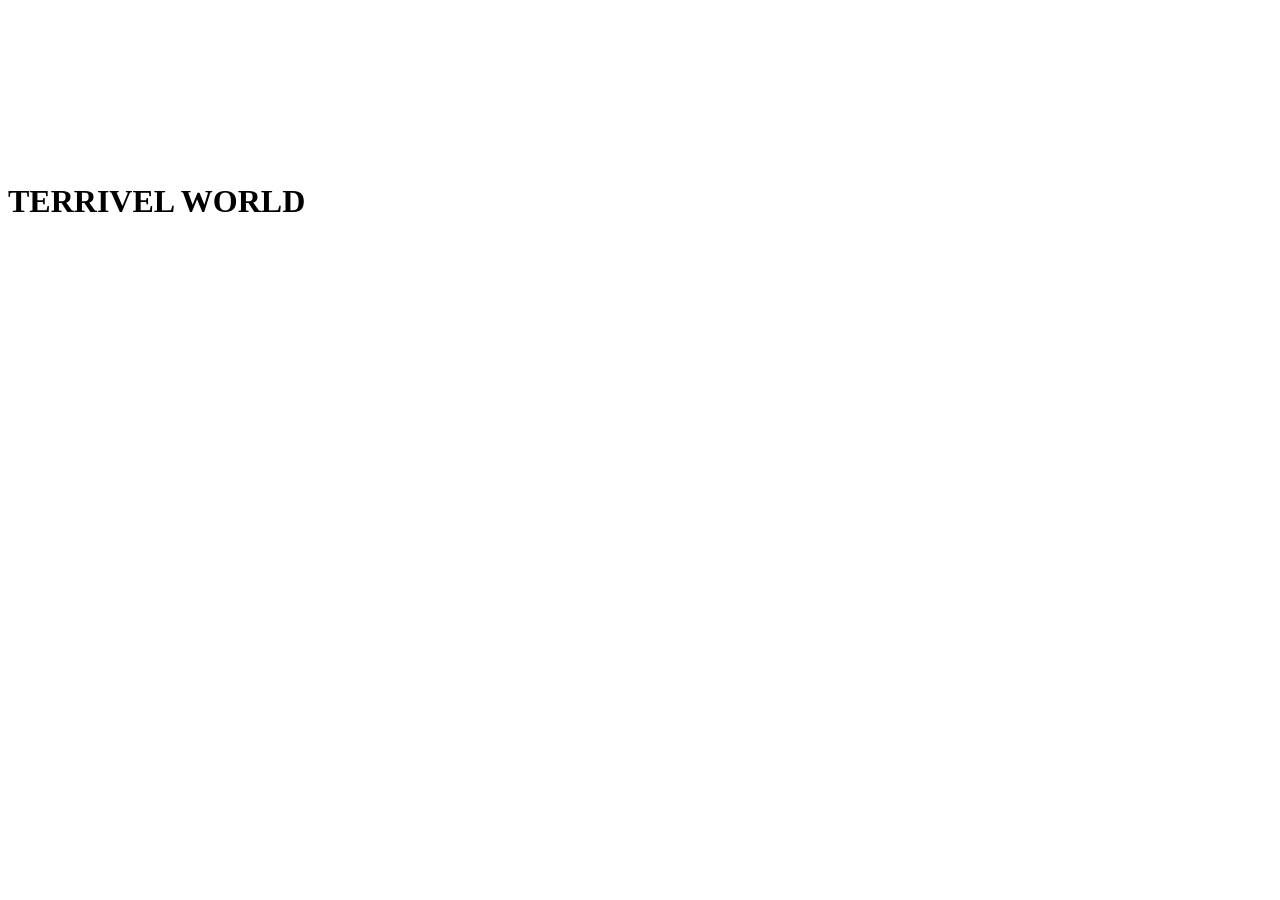
==== index.html @ 211a3a35 "Add files via upload" ====
<!DOCTYPE html>
<html lang="pt-BR"><head><meta charset="utf-8">
<meta name="viewport" content="width=device-width, initial-scale=1, viewport-fit=cover">
<title>Terrivel World</title>
<script>try{document.documentElement.dataset.theme=localStorage.getItem('tw-theme')==='light'?'light':'dark'}catch(e){document.documentElement.dataset.theme='dark'}</script>
<link rel="preconnect" href="https://fonts.googleapis.com"><link rel="preconnect" href="https://fonts.gstatic.com" crossorigin><link rel="stylesheet" href="https://fonts.googleapis.com/css2?family=Press+Start+2P&family=Silkscreen&family=VT323&family=Merriweather:ital,wght@0,400;0,700;1,400;1,700&display=swap">
<link rel="stylesheet" href="main/estilo.css">
</head>
<body data-page="index" data-root="">
<div id="bg"></div><canvas id="stars"></canvas>
<header id="topbar"></header>
<main class="home">
<h1>TERRIVEL WORLD</h1>
<div class="hub" id="hub"></div>
</main>
<script src="main/site.js"></script>
<script>
function hub(){const b=TW.lang==='br';
 document.getElementById('hub').innerHTML=TW.MENU.filter(m=>!m.nav).map(m=>{const t=b?m.pt:m.en,d=b?m.dpt:m.den;
  return m.ok?`<a class="hubcard" href="${TW.root+m.href}"><b>${t}</b><span>${d}</span></a>`
   :`<div class="hubcard off" aria-disabled="true"><b>${t}</b><span>${d}</span><small>${b?'Em breve':'Coming soon'}</small></div>`}).join('')}
TW.on(hub);hub();
</script>
</body></html>
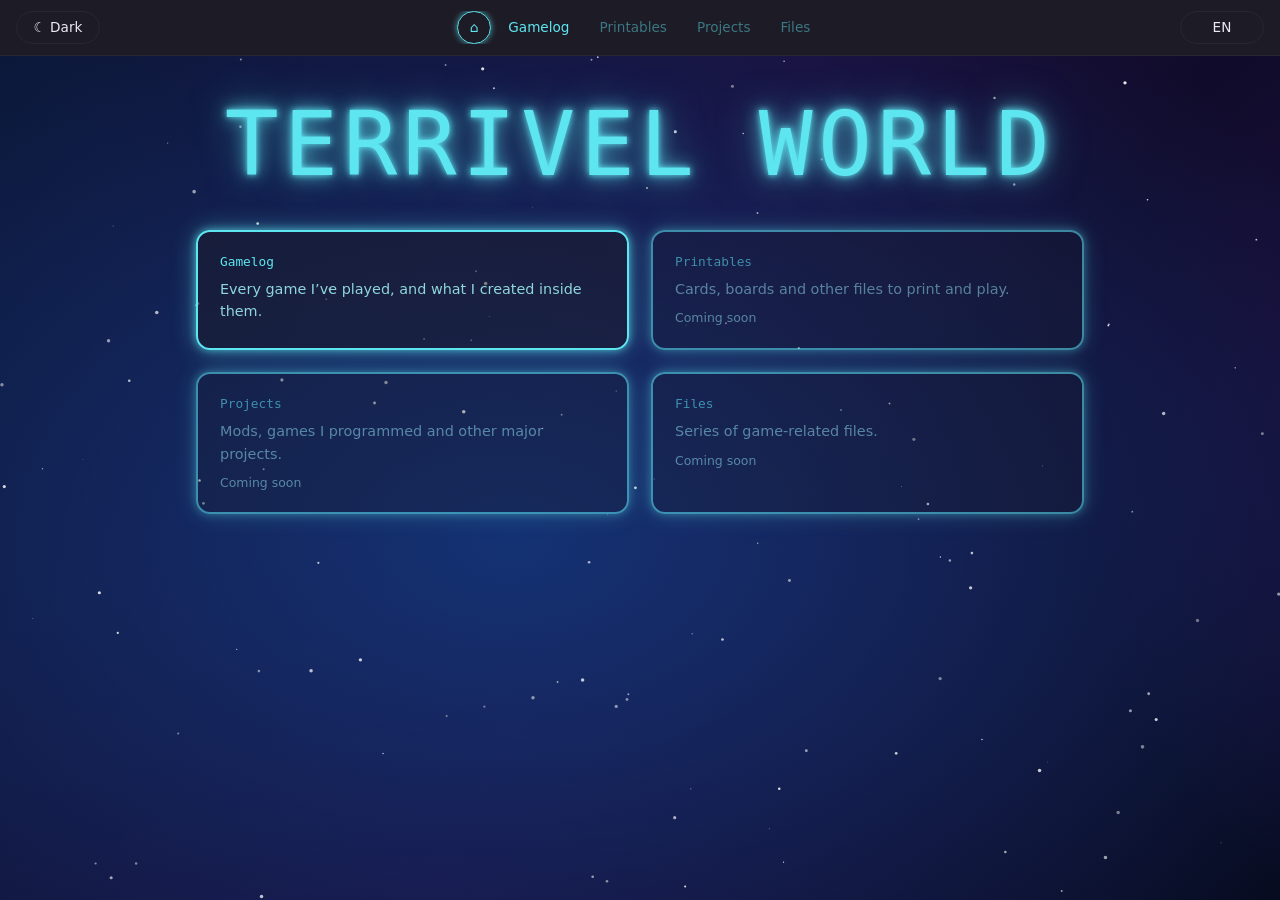
==== commit 4f0d3d22: "Add files via upload" ====
--- a/index.html
+++ b/index.html
@@ -14,6 +14,7 @@
 <div class="hub" id="hub"></div>
 </main>
 <script src="main/site.js"></script>
+<script>if(typeof TW==='undefined'){document.body.insertAdjacentHTML('beforeend','<p style="font:16px/1.5 sans-serif;max-width:560px;margin:24px auto;padding:16px;border:2px solid #c00;color:#000;background:#fff">Os arquivos da pasta <b>main</b> (estilo.css e site.js) não foram encontrados em <code>main/</code>. Confira se a pasta <b>main</b> está no repositório, ao lado do index.html, com o nome em letras minúsculas.</p>')}</script>
 <script>
 function hub(){const b=TW.lang==='br';
  document.getElementById('hub').innerHTML=TW.MENU.filter(m=>!m.nav).map(m=>{const t=b?m.pt:m.en,d=b?m.dpt:m.den;
--- a/main/estilo.css
+++ b/main/estilo.css
@@ -0,0 +1,155 @@
+/* Estilo compartilhado do site Terrivel World (todas as páginas) */
+:root{--bg:#f3f1ec;--panel:#fff;--side:#ebe8e1;--ink:#1d1b22;--mute:#6b6676;--line:#d9d5cc;--acc:#5b3fd1;--accink:#fff;--ph:#e3dfd6;--g1:#ffd3e6;--g2:#d6f8ff;--star:#8c8c99;--cy:#00a3bd;--cym:#4fb0c1;
+box-sizing:border-box;padding-top:env(safe-area-inset-top,0px);padding-bottom:env(safe-area-inset-bottom,0px)}
+@media (prefers-color-scheme:dark){:root:not([data-theme="light"]){color-scheme:dark;--bg:#14131a;--panel:#1d1b26;--side:#262333;--ink:#ece9f4;--mute:#9a95aa;--line:#34304380;--acc:#9a85ff;--accink:#14131a;--ph:#2b2838;--g1:#0b1a40;--g2:#2c0f4f;--star:#fff;--cy:#5ee6f0;--cym:#8fd6dc}}
+:root[data-theme="dark"]{color-scheme:dark;--bg:#14131a;--panel:#1d1b26;--side:#262333;--ink:#ece9f4;--mute:#9a95aa;--line:#34304380;--acc:#9a85ff;--accink:#14131a;--ph:#2b2838;--g1:#0b1a40;--g2:#2c0f4f;--star:#fff;--cy:#5ee6f0;--cym:#8fd6dc}
+html{background:var(--bg);scroll-padding-top:calc(72px + env(safe-area-inset-top,0px))}
+*{box-sizing:border-box}
+#bg,#stars{position:fixed;inset:0;width:100%;height:100%;pointer-events:none}#bg{z-index:-2;background:linear-gradient(115deg,var(--g1),var(--g2),var(--g1));background-size:300% 300%;animation:drift 50s ease-in-out infinite alternate}#stars{z-index:-1}@keyframes drift{from{background-position:0% 50%}to{background-position:100% 50%}}
+:root[data-theme="light"] #bg{background:radial-gradient(55% 50% at 20% 30%,#ffbfdc 0%,#ffbfdc00 70%),radial-gradient(55% 55% at 80% 25%,#cdb8ff 0%,#cdb8ff00 70%),radial-gradient(60% 50% at 55% 85%,#ffffff 0%,#ffffff00 70%),linear-gradient(115deg,#ffe1f0,#ede3ff,#fff);background-size:200% 200%,200% 200%,200% 200%,100% 100%;animation:aurora 45s ease-in-out infinite alternate}
+@keyframes aurora{from{background-position:0% 0%,100% 0%,40% 100%,0 0}to{background-position:100% 100%,0% 100%,60% 0%,0 0}}
+:root{--aL:radial-gradient(55% 50% at 20% 30%,#ffbfdc 0%,#ffbfdc00 70%),radial-gradient(55% 55% at 80% 25%,#cdb8ff 0%,#cdb8ff00 70%),radial-gradient(60% 50% at 55% 85%,#ffffff 0%,#ffffff00 70%),linear-gradient(115deg,#ffe1f0,#ede3ff,#fff);--aD:radial-gradient(55% 50% at 20% 30%,#143273 0%,#14327300 70%),radial-gradient(55% 55% at 80% 25%,#3d1672 0%,#3d167200 70%),radial-gradient(60% 50% at 55% 85%,#02040d 0%,#02040d00 70%),linear-gradient(115deg,#0a1634,#1a0d38,#060a1c)}
+:root[data-theme="light"] #bg,:root[data-theme="dark"] .lorep{background:var(--aL);background-size:200% 200%,200% 200%,200% 200%,100% 100%;animation:aurora 45s ease-in-out infinite alternate}
+:root[data-theme="dark"] #bg,:root[data-theme="light"] .lorep{background:var(--aD);background-size:200% 200%,200% 200%,200% 200%,100% 100%;animation:aurora 45s ease-in-out infinite alternate}
+@media (prefers-reduced-motion:reduce){:root[data-theme] #bg,:root[data-theme] .lorep{animation:none}}
+@media (prefers-reduced-motion:reduce){:root[data-theme="light"] #bg{animation:none}}@media (prefers-reduced-motion:reduce){#bg{animation:none}}
+body{margin:0;background:transparent;color:var(--ink);font:16px/1.55 system-ui,-apple-system,"Segoe UI",Roboto,sans-serif}
+body::before{content:"";position:fixed;inset:0 0 auto;height:env(safe-area-inset-top,0px);background:var(--panel);z-index:10}
+#topbar{position:fixed;top:env(safe-area-inset-top,0px);left:0;right:0;height:56px;background:var(--panel);border-bottom:1px solid var(--line);z-index:11;display:flex;align-items:center;justify-content:space-between;padding:0 16px}
+.tb{font:inherit;font-size:.85rem;min-width:84px;padding:5px 14px;border:1px solid var(--line);border-radius:99px;background:transparent;color:var(--ink);cursor:pointer}.tb:hover{border-color:var(--acc);color:var(--acc)}
+main{max-width:920px;margin:0 auto;padding:56px 16px 64px}
+h1{font:400 5.6rem/1.2 "VT323",ui-monospace,monospace;letter-spacing:.06em;text-align:center;margin:44px 0 24px}
+.lang{display:flex;justify-content:center;gap:4px;margin-bottom:40px}
+.lang button{font:inherit;font-size:.85rem;padding:4px 14px;border:1px solid var(--line);background:transparent;color:var(--mute);cursor:pointer}
+.lang button:first-child{border-radius:99px 0 0 99px}.lang button:last-child{border-radius:0 99px 99px 0}
+.lang button[aria-pressed=true]{background:var(--acc);color:var(--accink);border-color:var(--acc)}
+:focus-visible{outline:2px solid var(--acc);outline-offset:2px}
+.game{margin-bottom:56px;container:g/inline-size}
+.card{container:c/inline-size}
+.tiles{display:grid;grid-template-columns:repeat(auto-fill,minmax(230px,1fr));gap:10px;margin-bottom:44px}
+.tile{background:var(--panel);border:1px solid var(--line);border-radius:6px;padding:10px 14px}
+.tile b{font:700 1rem/1.3 "Palatino Linotype",Palatino,Georgia,serif}.tile a{color:inherit;text-decoration:none}.tile a:hover{text-decoration:underline}
+.tile small{display:flex;flex-wrap:wrap;gap:4px 12px;color:var(--mute);font-size:.78rem;margin-top:2px}
+.tile p{margin:6px 0 0;font-size:.85rem;color:var(--mute)}
+.gtitle{text-align:center;position:relative;z-index:1;margin-bottom:10px}
+.gtitle h2{display:inline-block;max-width:100%;margin:0;padding:6px 22px;font:400 1.05rem/1.6 "Press Start 2P",ui-monospace,monospace}
+.gtitle img{max-height:84px;max-width:80%;display:inline-block;padding:6px 18px}
+.gtitle a{color:inherit;text-decoration:none}.gtitle a:hover h2{text-decoration:underline}
+.gmeta{display:grid;grid-template-columns:1fr 1fr 1fr;max-width:460px;margin:6px auto 8px;font-size:.8rem;color:var(--mute)}
+.gmeta span:nth-child(2){text-align:center}.gmeta span:nth-child(3){text-align:right}
+.gdesc{text-align:center;max-width:620px;margin:6px auto 0}
+.card{display:grid;grid-template-columns:minmax(0,1fr) auto;border:calc(2px + 1pt) solid transparent;background:var(--cardbg) padding-box,var(--metal) border-box;background-origin:border-box;margin-top:24px;border-radius:6px;overflow:hidden}
+.game .gtitle+.card{margin-top:0}
+.main{padding:22px 24px 18px;position:relative;min-height:90px}
+.card h3{margin:0 0 6px;font:700 1.15rem/1.3 "Palatino Linotype",Palatino,Georgia,serif}
+.sdesc{margin:0 0 18px;color:var(--mute)}
+.cr{border-top:1px solid var(--line);padding-top:6px;display:grid;grid-template-columns:auto 1fr;gap:6px 16px;align-items:start}
+.cr h4{grid-column:1/-1;margin:0;font-size:1rem}
+.cr img,.cr .ph{width:120px;height:120px;object-fit:cover;border-radius:4px}
+.cr img{image-rendering:pixelated}
+.zoomable{display:block;max-width:100%;margin:16px auto 0;padding:0;border:0;background:none;cursor:zoom-in}
+.zoomable img{display:block;max-width:100%;max-height:420px;width:auto;height:auto;margin:0 auto;border-radius:4px}
+.zoomable .ph{width:min(100%,360px);height:180px;border-radius:4px}
+#zoom{width:fit-content;max-width:96vw;max-height:96vh;padding:0;margin:auto;border:0;background:transparent;overflow:auto}
+#zoom img{display:block;max-width:none;margin:0 auto;cursor:zoom-out}
+#zoom::backdrop{background:#000c}
+#about{width:min(560px,calc(100% - 32px));max-height:86vh;overflow:hidden;padding:0;background:var(--panel);color:var(--cy);border:2px solid var(--cy);border-radius:14px;box-shadow:0 0 8px color-mix(in srgb,var(--gc) 70%,transparent),0 0 24px color-mix(in srgb,var(--gc) 40%,transparent);font:1rem/1.65 system-ui,-apple-system,"Segoe UI",Roboto,sans-serif}
+#about>div{padding:26px 26px 64px;max-height:calc(86vh - 4px);overflow:auto}
+#about p{margin:0 0 14px}
+#about button{position:absolute;right:14px;bottom:14px;margin:0;color:var(--cy);border-color:var(--cy);background:var(--panel)}
+#about::backdrop{background:#000a}
+.ph{background:var(--ph);color:var(--mute);font-size:.72rem;display:flex;align-items:center;justify-content:center;text-align:center;padding:6px;word-break:break-all}
+.cr p{margin:0}
+.lorebtn{position:absolute;right:14px;bottom:12px;width:32px;height:32px;padding:0;border:0;background:transparent;color:var(--cy);cursor:pointer;line-height:0;filter:drop-shadow(0 0 3px color-mix(in srgb,var(--gc) 80%,transparent)) drop-shadow(0 0 9px color-mix(in srgb,var(--gc) 45%,transparent));transition:filter .2s ease}
+.lorebtn svg{display:block}
+.lorebtn:hover,.lorebtn[aria-expanded=true]{filter:drop-shadow(0 0 4px var(--gc)) drop-shadow(0 0 12px color-mix(in srgb,var(--gc) 70%,transparent)) drop-shadow(0 0 22px color-mix(in srgb,var(--gc) 40%,transparent))}
+
+.main.haslore{padding-bottom:56px}
+aside{grid-column:2;grid-row:2;width:210px;background:color-mix(in srgb,var(--panel) 50%,transparent);border:2px solid var(--cy);border-radius:14px;box-shadow:0 0 8px color-mix(in srgb,var(--gc) 70%,transparent),0 0 24px color-mix(in srgb,var(--gc) 40%,transparent);padding:18px 16px;font-size:.88rem;display:flex;flex-direction:column;gap:16px}
+aside b{display:block;font-size:.8rem;color:var(--mute);margin-bottom:2px}
+aside a{color:var(--acc);word-break:break-all;display:block}
+aside span{word-break:break-all;display:block}
+aside small{display:block;color:var(--mute);margin-top:2px}
+dialog{max-width:520px;width:calc(100% - 32px);background:var(--panel);color:var(--ink);border:1px solid var(--acc);border-radius:6px;padding:24px;font-family:"Palatino Linotype",Palatino,Georgia,serif;font-size:1.05rem}
+dialog::backdrop{background:#000a}
+dialog button{font:inherit;font-size:.85rem;margin-top:16px;padding:4px 16px;background:transparent;color:var(--acc);border:1px solid var(--acc);border-radius:99px;cursor:pointer}
+
+.game{color:var(--cy)}
+.game .gmeta,.card .sdesc,.cw aside b,.cw aside small{color:var(--cym)}
+.cw aside a{color:var(--cy);text-decoration:underline;display:inline}
+.cw aside .lks{line-height:1.7}.cw aside .lks span{display:inline}
+.sep{font-style:normal;margin:0 .5em;opacity:.7}
+.cw{margin-top:24px;display:grid;grid-template-columns:minmax(0,1fr) auto;column-gap:20px;align-items:start}.cw .card{margin-top:0;grid-column:1;grid-row:2}
+.tab{grid-column:1;grid-row:1;justify-self:start;position:relative;z-index:1;display:inline-block;max-width:100%;margin:0 0 calc(-2px - 1pt) 15px;padding:calc(7px + 2px + 1pt) calc(18px + 2px + 1pt) 7px;border:0;background:var(--metal);clip-path:polygon(0 0,calc(100% - 24px) 0,100% 24px,100% 100%,0 100%);border-radius:10px 0 0 0;font:italic 700 .9rem/1.3 "Merriweather",Georgia,serif}
+.tab::before{content:"";position:absolute;inset:calc(2px + 1pt) calc(2px + 1pt) 0;z-index:-1;background:var(--panel);clip-path:polygon(0 0,calc(100% - 22px) 0,100% 22px,100% 100%,0 100%);border-radius:7px 0 0 0}
+.card.hastab{border-top-left-radius:6px}
+.gdesc+.gdesc{margin-top:10px}
+.main>.sdesc{margin-bottom:8px}.main>.sdesc:last-of-type{margin-bottom:18px}
+.cdesc p+p{margin-top:8px}
+.main>.sdesc{position:relative;padding-left:1.1em}
+
+.card .sdesc{font-size:calc(1rem - 1pt);font-style:italic;font-family:"Merriweather",Georgia,serif;line-height:1.6}
+.card.hastab .main{padding-top:12px}
+.game .gmeta{font-family:"Silkscreen",ui-monospace,monospace}
+.game .gmeta{font-size:.8rem}
+.game .gmeta{display:flex;flex-wrap:wrap;justify-content:center;align-items:center;max-width:640px}
+.gmeta .dot{font-style:normal;margin:0 .7em;opacity:.8}
+.game .gmeta.tri{display:grid;grid-template-columns:1fr auto 1fr}
+.gmeta.tri .gl{text-align:right}.gmeta.tri .gc{text-align:center}.gmeta.tri .gr{text-align:left}
+.game .gmeta{margin:-14px auto 16px}
+
+:root{--gc:#00c8e6}:root[data-theme="dark"]{--gc:#5ee6f0}
+:root{--metal:linear-gradient(135deg,#d9d5cc 0%,#00778a 18%,#d9d5cc 34%,#005f70 52%,#d9d5cc 70%,#008296 86%,#d9d5cc 100%)}
+:root[data-theme="dark"]{--metal:linear-gradient(135deg,#4a4560 0%,#1fa3b4 18%,#3a3550 34%,#177f8d 52%,#4a4560 70%,#2db4c4 86%,#343043 100%)}
+:root{--cardbg:linear-gradient(135deg,#ffffff 0%,#e3f9fd 18%,#ffffff 34%,#e3f9fd 52%,#ffffff 70%,#e3f9fd 86%,#ffffff 100%)}
+:root[data-theme="dark"]{--cardbg:linear-gradient(135deg,#1d1b26 0%,#22394a 18%,#1d1b26 34%,#22394a 52%,#1d1b26 70%,#22394a 86%,#1d1b26 100%)}
+h1,.gtitle h2{text-shadow:0 0 8px color-mix(in srgb,var(--gc) 70%,transparent),0 0 24px color-mix(in srgb,var(--gc) 40%,transparent)}
+.gtitle img{filter:drop-shadow(0 0 6px color-mix(in srgb,var(--gc) 70%,transparent)) drop-shadow(0 0 16px color-mix(in srgb,var(--gc) 40%,transparent))}
+main h1{line-height:1;color:var(--cy);text-shadow:0 0 6px var(--cy),0 0 18px color-mix(in srgb,var(--cy) 85%,transparent),0 0 40px color-mix(in srgb,var(--cy) 55%,transparent)}
+.tools{display:flex;gap:10px;flex-wrap:wrap;justify-content:center;align-items:center;margin:0 auto 36px;max-width:640px}
+.tools input,.tools select,.tools button{font:inherit;font-size:.9rem;background:var(--panel);color:var(--ink);border:1px solid var(--line);border-radius:99px;padding:8px 16px}
+.tools input{flex:1 1 220px}
+.tools button{color:var(--cy);font-weight:700;cursor:pointer;min-width:44px}
+.tools button:hover{border-color:var(--cy)}
+#count{font-size:.8rem;color:var(--mute);min-width:70px;text-align:center}
+hr.letter{border:0;border-top:1px solid var(--line);margin:8px 0 40px}
+.game.bare{margin-bottom:28px}
+.cross{color:#d0211f;font-weight:700;font-size:1.15em;line-height:1}
+:root[data-theme="dark"] .cross{color:#ff5c5c}
+#top{position:fixed;right:16px;bottom:calc(16px + env(safe-area-inset-bottom,0px));z-index:12;background:var(--panel);box-shadow:0 2px 10px #0004}
+.lorep{--lg1:#0b1a40;--lg2:#2c0f4f;--lstar:#fff;--link:#ece9f4;--lacc:#9a85ff;grid-column:1/-1;display:grid;grid-template-rows:0fr;transition:grid-template-rows .5s ease;background:linear-gradient(115deg,var(--lg1),var(--lg2),var(--lg1));background-size:300% 300%;animation:drift 50s ease-in-out infinite alternate;color:var(--link);font:.85rem/1.7 ui-monospace,"SF Mono","Cascadia Mono",Menlo,Consolas,monospace}
+:root[data-theme="light"] .lorep{--lg1:#0b1a40;--lg2:#2c0f4f;--lstar:#fff;--link:#ece9f4;--lacc:#9a85ff}
+:root[data-theme="dark"] .lorep{--lg1:#ffd3e6;--lg2:#d6f8ff;--lstar:#8c8c99;--link:#1d1b22;--lacc:#5b3fd1}
+.lorep>div{overflow:hidden;min-height:0;position:relative}
+.lorep canvas{position:absolute;top:0;left:0;pointer-events:none}
+.lorep p{position:relative;margin:0;padding:0 28px;white-space:pre-line;opacity:0;transition:opacity .3s ease,padding .5s ease}
+.lorep.open{grid-template-rows:1fr;border-top:1px solid var(--lacc)}
+.lorep.open p{padding:22px 28px;opacity:1;transition-delay:.15s,0s}
+@media (prefers-reduced-motion:reduce){.lorep,.lorep p{transition:none;animation:none}}
+@container g (max-width:720px){.cw{grid-template-columns:minmax(0,1fr)}aside{grid-column:1;grid-row:3;width:auto;margin-top:22px;flex-direction:row;flex-wrap:wrap;gap:14px 24px}aside>div{flex:1 1 140px;min-width:0}}
+@container c (max-width:640px){.cr{grid-template-columns:1fr}.cr img,.cr .ph{justify-self:center}}
+@media (max-width:640px){h1{font-size:4rem}}
+
+/* ---- menu da barra superior ---- */
+#menu{display:flex;gap:4px;flex:1;min-width:0;justify-content:center;overflow-x:auto;scrollbar-width:none;padding:0 10px}
+#menu::-webkit-scrollbar{display:none}
+#menu a,#menu span{font-size:.85rem;padding:5px 12px;border-radius:99px;white-space:nowrap;color:var(--cy);text-decoration:none;border:1px solid transparent}
+#menu a:hover{border-color:var(--cy)}
+#menu a[aria-current=page]{border-color:var(--cy);box-shadow:0 0 6px color-mix(in srgb,var(--gc) 70%,transparent)}
+#menu .off{opacity:.45;cursor:default}
+/* ---- página inicial ---- */
+main.home h1{text-wrap:balance}
+.hub{display:grid;grid-template-columns:repeat(auto-fit,minmax(300px,1fr));gap:22px;margin-top:40px}
+.hubcard{display:block;padding:20px 22px;border:2px solid var(--cy);border-radius:14px;background:color-mix(in srgb,var(--panel) 50%,transparent);box-shadow:0 0 8px color-mix(in srgb,var(--gc) 70%,transparent),0 0 24px color-mix(in srgb,var(--gc) 40%,transparent);color:var(--cy);text-decoration:none}
+a.hubcard:hover{background:color-mix(in srgb,var(--panel) 70%,transparent)}
+.hubcard b{display:block;margin-bottom:6px;font:400 .8rem/1.6 "Press Start 2P",ui-monospace,monospace}
+.hubcard span{display:block;color:var(--cym);font-size:.9rem}
+.hubcard.off{opacity:.55}
+.hubcard small{display:block;margin-top:8px;font-size:.78rem;color:var(--cym)}
+
+/* ---- ajustes ---- */
+#menu{justify-content:safe center}
+.cw aside a{word-break:normal;overflow-wrap:anywhere}
+@media (max-width:640px){#topbar{padding:0 8px}#topbar .tb{min-width:0;padding:5px 10px}#menu{padding:0 4px;gap:0}#menu a,#menu span{padding:5px 8px;font-size:.78rem}}
+.cw aside .lks a{display:inline-block;max-width:100%;vertical-align:top}
+@media (max-width:480px){#themebtn .tl{display:none}#themebtn{min-width:44px}#langbtn{min-width:44px}#menu a,#menu span{padding:5px 6px}}
